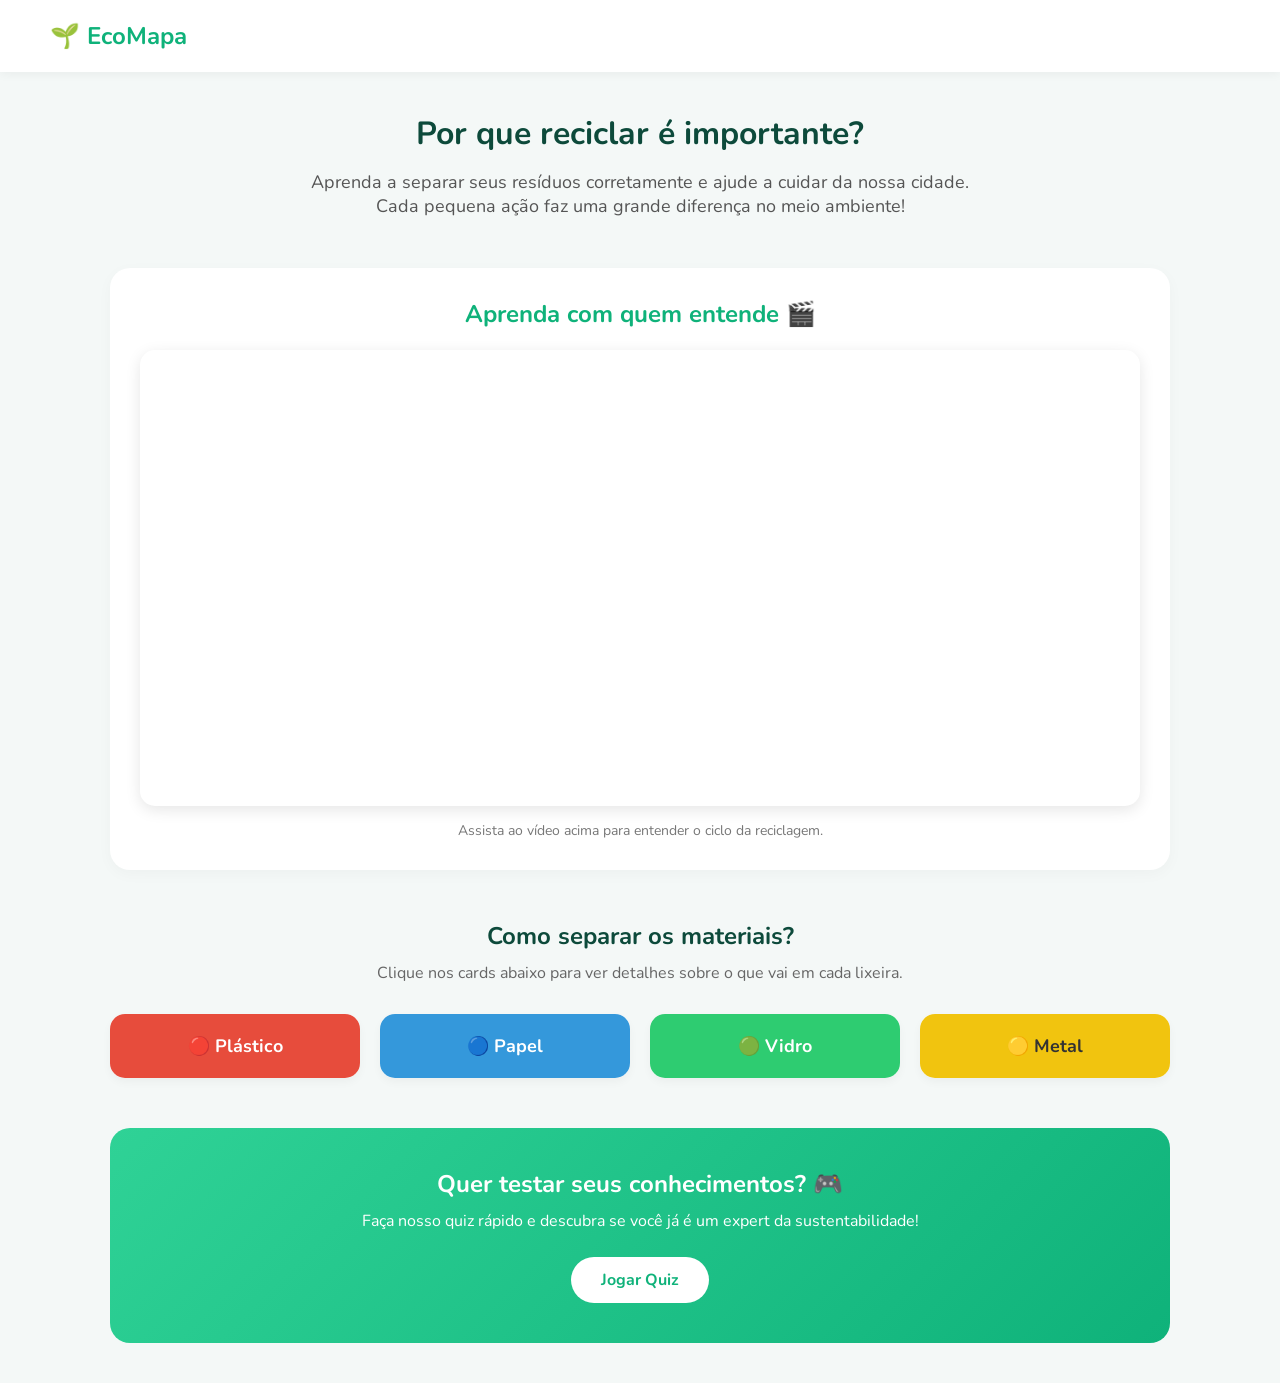
==== html/aprendizado.html @ 93f20524 "nova tela de aprendizado" ====
<!DOCTYPE html>
<html lang="pt-BR">
<head>
    <meta charset="UTF-8">
    <meta name="viewport" content="width=device-width, initial-scale=1.0">
    <title>EcoMapa - Aprenda a Reciclar</title>
    <link rel="stylesheet" href="../css/aprendizado.css">
    <link href="https://fonts.googleapis.com/css2?family=Nunito:wght@400;600;700&display=swap" rel="stylesheet">
</head>
<body>

    <header class="navbar">
        <div class="logo">🌱 <span>EcoMapa</span></div>
       
    </header>

    <main class="container">
        <section class="hero-section">
            <h1>Por que reciclar é importante?</h1>
            <p>Aprenda a separar seus resíduos corretamente e ajude a cuidar da nossa cidade. Cada pequena ação faz uma grande diferença no meio ambiente!</p>
        </section>

        <section class="video-section">
            <h2>Aprenda com quem entende 🎬</h2>
            <div class="video-wrapper">
                <iframe id="edu-video" width="100%" height="450" src="https://www.youtube.com/embed/V9Z1kLqM8B4" title="Como separar o lixo" frameborder="0" allow="accelerometer; autoplay; clipboard-write; encrypted-media; gyroscope; picture-in-picture" allowfullscreen></iframe>
            </div>
            <p class="video-caption">Assista ao vídeo acima para entender o ciclo da reciclagem.</p>
        </section>

        <section class="info-section">
            <h2>Como separar os materiais?</h2>
            <p>Clique nos cards abaixo para ver detalhes sobre o que vai em cada lixeira.</p>
            
            <div class="cards-grid">
                <div class="card" onclick="toggleCard(this)">
                    <div class="card-header plastic">🔴 Plástico</div>
                    <div class="card-body">
                        <p><strong>Sim:</strong> Garrafas PET, potes, tampas, embalagens de higiene e limpeza, copos descartáveis.</p>
                        <p><strong>Não:</strong> Espuma, acrílico, cabos de panela.</p>
                    </div>
                </div>

                <div class="card" onclick="toggleCard(this)">
                    <div class="card-header paper">🔵 Papel</div>
                    <div class="card-body">
                        <p><strong>Sim:</strong> Jornais, revistas, caixas de papelão, papel sulfite, panfletos.</p>
                        <p><strong>Não:</strong> Papel higiênico, guardanapos sujos, papel metalizado, fitas adesivas.</p>
                    </div>
                </div>

                <div class="card" onclick="toggleCard(this)">
                    <div class="card-header glass">🟢 Vidro</div>
                    <div class="card-body">
                        <p><strong>Sim:</strong> Garrafas, copos, frascos de perfume, cacos (embalados em jornal para segurança).</p>
                        <p><strong>Não:</strong> Espelhos, lâmpadas, óculos, cerâmica.</p>
                    </div>
                </div>

                <div class="card" onclick="toggleCard(this)">
                    <div class="card-header metal">🟡 Metal</div>
                    <div class="card-body">
                        <p><strong>Sim:</strong> Latas de alumínio, latas de conserva, tampinhas, panelas sem cabo, pregos.</p>
                        <p><strong>Não:</strong> Clipes, esponja de aço, latas com restos de tinta ou produtos tóxicos.</p>
                    </div>
                </div>
            </div>
        </section>

        <section class="cta-quiz">
            <h3>Quer testar seus conhecimentos? 🎮</h3>
            <p>Faça nosso quiz rápido e descubra se você já é um expert da sustentabilidade!</p>
            <button class="btn-quiz">Jogar Quiz</button>
        </section>
    </main>

    <script src="../js/aprendizado.js"></script>
</body>
</html>
---- css/aprendizado.css ----
* {
    margin: 0;
    padding: 0;
    box-sizing: border-box;
    font-family: 'Nunito', sans-serif;
}

body {
    background-color: #f4f8f7; /* Fundo cinza/verde bem claro */
    color: #333;
}

/* Navegação */
.navbar {
    display: flex;
    justify-content: space-between;
    align-items: center;
    background-color: #ffffff;
    padding: 20px 50px;
    box-shadow: 0 2px 10px rgba(0,0,0,0.05);
}

.logo {
    font-size: 24px;
    font-weight: 700;
    color: #111;
}

.logo span {
    color: #0fb27a; /* Verde principal */
}

nav a {
    text-decoration: none;
    color: #666;
    margin-left: 20px;
    font-weight: 600;
    transition: color 0.3s;
}

nav a:hover, nav a.active {
    color: #0fb27a;
}

/* Container Principal */
.container {
    max-width: 1100px;
    margin: 40px auto;
    padding: 0 20px;
}

/* Seção Hero */
.hero-section {
    text-align: center;
    margin-bottom: 50px;
}

.hero-section h1 {
    color: #0d4a3b;
    margin-bottom: 15px;
    font-size: 32px;
}

.hero-section p {
    color: #555;
    font-size: 18px;
    max-width: 700px;
    margin: 0 auto;
}

/* Área de Vídeo */
.video-section {
    background-color: #ffffff;
    padding: 30px;
    border-radius: 20px;
    box-shadow: 0 4px 15px rgba(0,0,0,0.03);
    margin-bottom: 50px;
    text-align: center;
}

.video-section h2 {
    color: #0fb27a;
    margin-bottom: 20px;
}

.video-wrapper {
    border-radius: 15px;
    overflow: hidden;
    box-shadow: 0 4px 15px rgba(0,0,0,0.1);
}

.video-caption {
    margin-top: 15px;
    color: #777;
    font-size: 14px;
}

/* Grid de Cards Educativos */
.info-section h2 {
    color: #0d4a3b;
    text-align: center;
    margin-bottom: 10px;
}

.info-section > p {
    text-align: center;
    margin-bottom: 30px;
    color: #666;
}

.cards-grid {
    display: grid;
    grid-template-columns: repeat(auto-fit, minmax(250px, 1fr));
    gap: 20px;
}

.card {
    background: #ffffff;
    border-radius: 15px;
    overflow: hidden;
    box-shadow: 0 4px 10px rgba(0,0,0,0.04);
    cursor: pointer;
    transition: transform 0.2s, box-shadow 0.2s;
}

.card:hover {
    transform: translateY(-5px);
    box-shadow: 0 8px 20px rgba(0,0,0,0.08);
}

.card-header {
    padding: 20px;
    font-weight: bold;
    font-size: 18px;
    text-align: center;
    color: white;
}

.plastic { background-color: #e74c3c; }
.paper { background-color: #3498db; }
.glass { background-color: #2ecc71; }
.metal { background-color: #f1c40f; color: #333; } /* Cor escura para contrastar no amarelo */

.card-body {
    padding: 20px;
    display: none; /* Oculto por padrão, ativado pelo JS */
}

.card-body p {
    font-size: 15px;
    margin-bottom: 10px;
    line-height: 1.5;
}

.card.active .card-body {
    display: block;
}

/* Chamada para Ação (Quiz) */
.cta-quiz {
    background: linear-gradient(135deg, #2fd296 0%, #0fb27a 100%);
    border-radius: 20px;
    padding: 40px;
    text-align: center;
    color: white;
    margin-top: 50px;
}

.cta-quiz h3 {
    font-size: 24px;
    margin-bottom: 10px;
}

.cta-quiz p {
    margin-bottom: 25px;
    font-size: 16px;
}

.btn-quiz {
    background-color: white;
    color: #0fb27a;
    border: none;
    padding: 12px 30px;
    font-size: 16px;
    font-weight: bold;
    border-radius: 30px;
    cursor: pointer;
    transition: background 0.3s;
}

.btn-quiz:hover {
    background-color: #f0f0f0;
}

/* =========================================
   RESPONSIVIDADE (Media Queries)
   ========================================= */

/* Para Monitores menores e Tablets grandes (Telas até 1024px) */
@media (max-width: 1024px) {
    .container {
        padding: 0 30px;
    }
}

/* Para Tablets (Telas até 768px) */
@media (max-width: 768px) {
    .navbar {
        padding: 15px 20px;
        flex-direction: column;
        gap: 15px; /* Separa o logo do menu */
    }

    .navbar nav a {
        margin-left: 10px;
        margin-right: 10px;
    }

    .hero-section h1 {
        font-size: 28px;
    }

    .video-section {
        padding: 20px;
    }

    /* Reduz a altura do vídeo para não ocupar a tela toda no tablet */
    .video-wrapper iframe {
        height: 300px;
    }

    .cta-quiz {
        padding: 30px 20px;
    }
}

/* Para Celulares (Telas até 480px) */
@media (max-width: 480px) {
    .navbar nav {
        display: flex;
        flex-wrap: wrap;
        justify-content: center;
        gap: 10px;
    }

    .navbar nav a {
        margin: 0;
        font-size: 14px; /* Diminui a fonte do menu para caber na tela */
    }

    .hero-section h1 {
        font-size: 24px;
    }

    .hero-section p {
        font-size: 15px;
    }

    /* Reduz ainda mais o vídeo para a tela do celular */
    .video-wrapper iframe {
        height: 220px;
    }

    /* Força os cards a ficarem em 1 única coluna */
    .cards-grid {
        grid-template-columns: 1fr;
    }

    .cta-quiz h3 {
        font-size: 20px;
    }

    .cta-quiz p {
        font-size: 15px;
    }

    /* O botão do quiz fica mais fácil de clicar no celular (ocupa 100% da largura) */
    .btn-quiz {
        width: 100%;
        padding: 15px;
    }
}
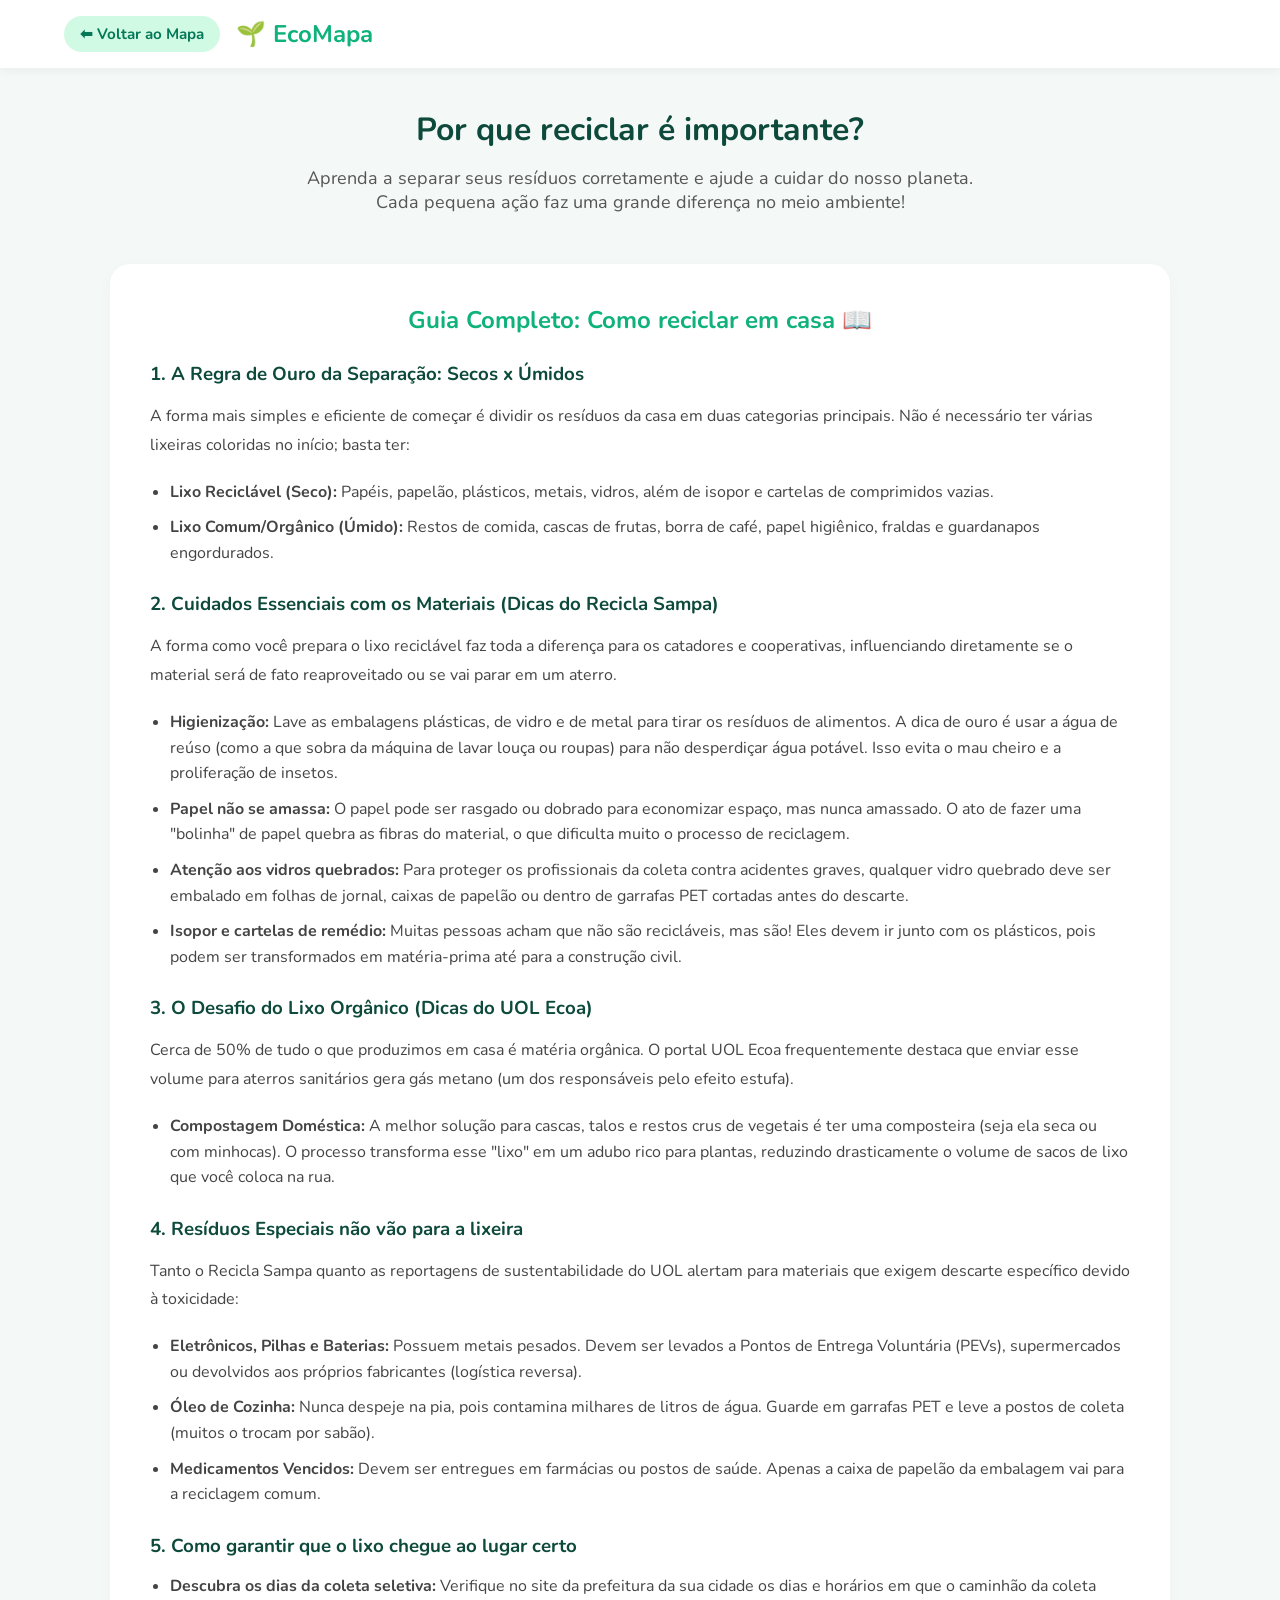
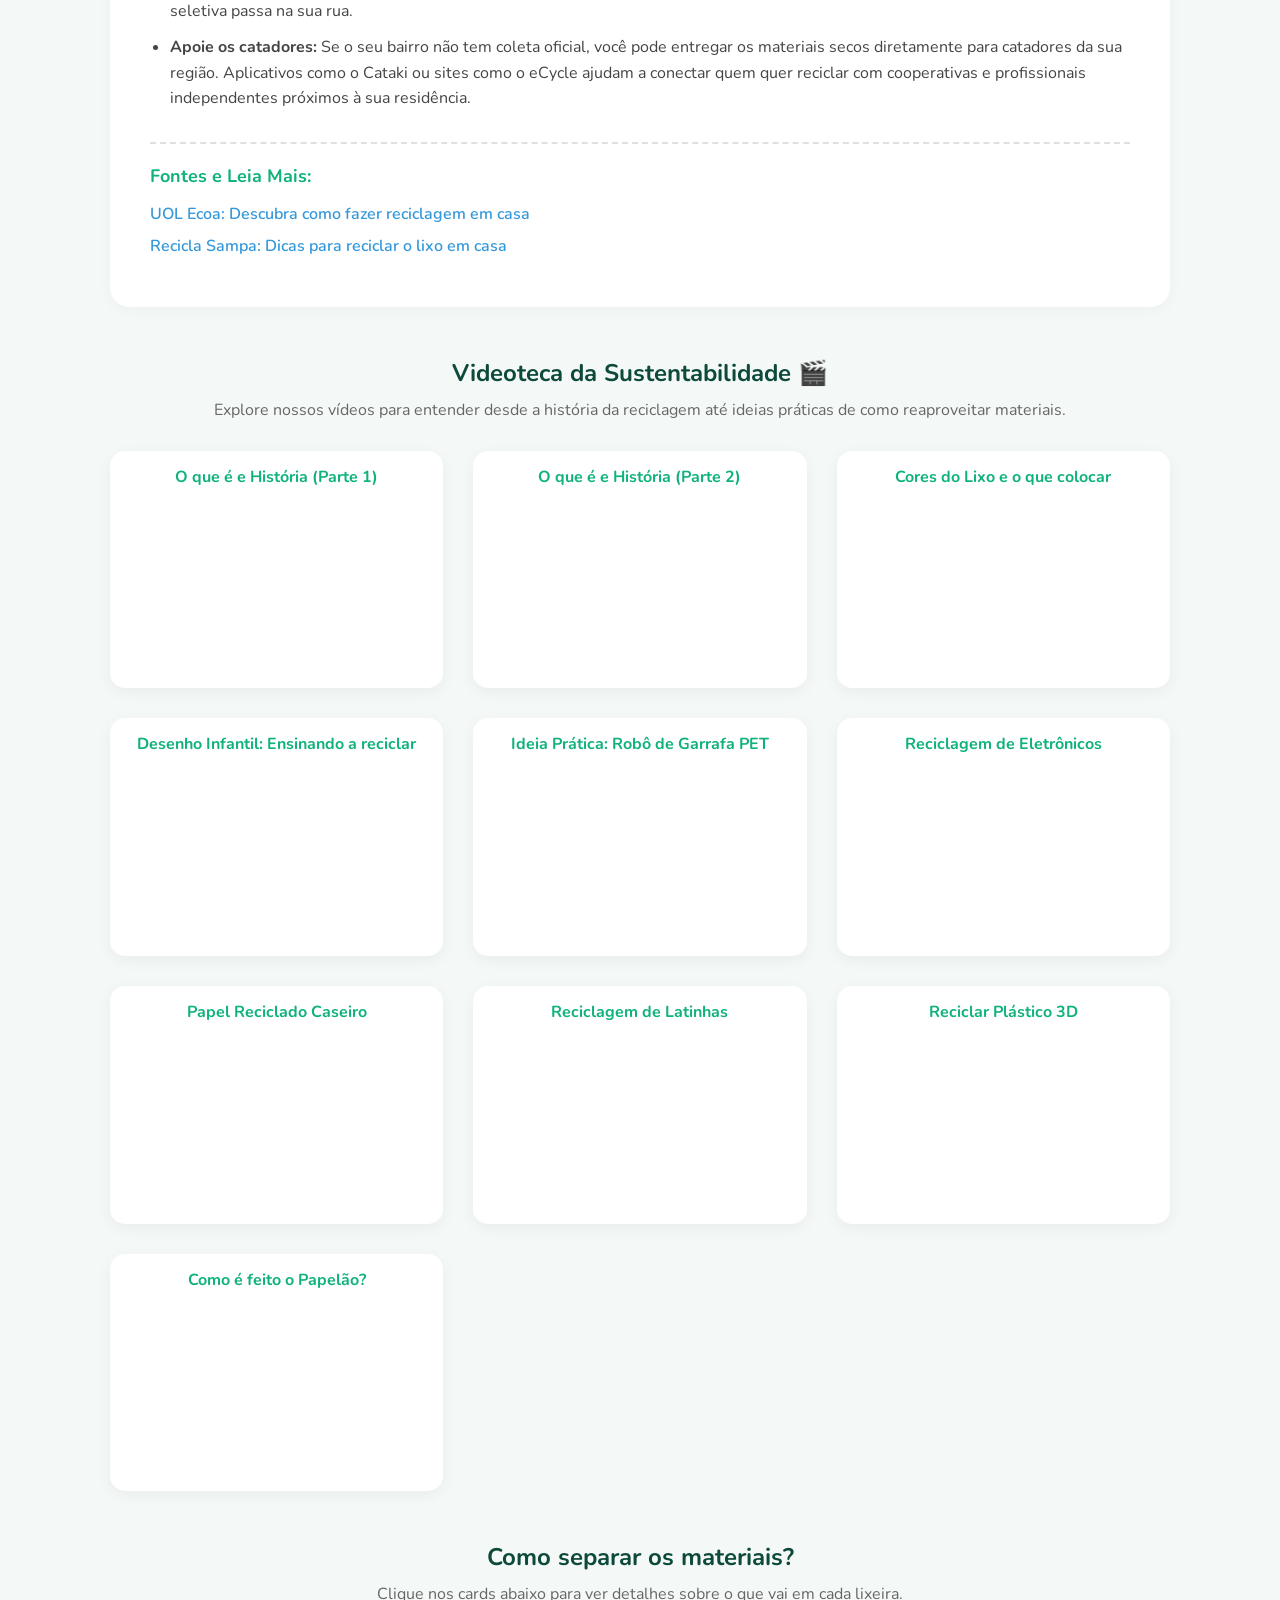
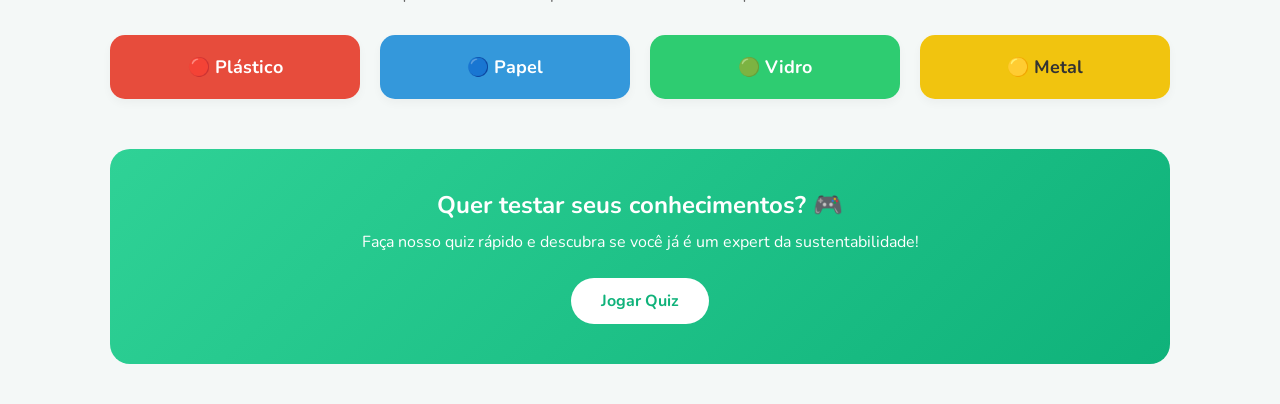
==== commit 37fb54e4: "Ultimos ajustes" ====
--- a/html/aprendizado.html
+++ b/html/aprendizado.html
@@ -10,22 +10,141 @@
 <body>
 
     <header class="navbar">
+        <a href="../index.html" class="btn-voltar-nav">⬅ Voltar ao Mapa</a>
         <div class="logo">🌱 <span>EcoMapa</span></div>
-       
     </header>
 
     <main class="container">
         <section class="hero-section">
             <h1>Por que reciclar é importante?</h1>
-            <p>Aprenda a separar seus resíduos corretamente e ajude a cuidar da nossa cidade. Cada pequena ação faz uma grande diferença no meio ambiente!</p>
+            <p>Aprenda a separar seus resíduos corretamente e ajude a cuidar do nosso planeta. Cada pequena ação faz uma grande diferença no meio ambiente!</p>
+        </section>
+
+        <section class="research-section">
+            <h2>Guia Completo: Como reciclar em casa 📖</h2>
+            
+            <div class="research-content">
+                <h3>1. A Regra de Ouro da Separação: Secos x Úmidos</h3>
+                <p>A forma mais simples e eficiente de começar é dividir os resíduos da casa em duas categorias principais. Não é necessário ter várias lixeiras coloridas no início; basta ter:</p>
+                <ul>
+                    <li><strong>Lixo Reciclável (Seco):</strong> Papéis, papelão, plásticos, metais, vidros, além de isopor e cartelas de comprimidos vazias.</li>
+                    <li><strong>Lixo Comum/Orgânico (Úmido):</strong> Restos de comida, cascas de frutas, borra de café, papel higiênico, fraldas e guardanapos engordurados.</li>
+                </ul>
+
+                <h3>2. Cuidados Essenciais com os Materiais (Dicas do Recicla Sampa)</h3>
+                <p>A forma como você prepara o lixo reciclável faz toda a diferença para os catadores e cooperativas, influenciando diretamente se o material será de fato reaproveitado ou se vai parar em um aterro.</p>
+                <ul>
+                    <li><strong>Higienização:</strong> Lave as embalagens plásticas, de vidro e de metal para tirar os resíduos de alimentos. A dica de ouro é usar a água de reúso (como a que sobra da máquina de lavar louça ou roupas) para não desperdiçar água potável. Isso evita o mau cheiro e a proliferação de insetos.</li>
+                    <li><strong>Papel não se amassa:</strong> O papel pode ser rasgado ou dobrado para economizar espaço, mas nunca amassado. O ato de fazer uma "bolinha" de papel quebra as fibras do material, o que dificulta muito o processo de reciclagem.</li>
+                    <li><strong>Atenção aos vidros quebrados:</strong> Para proteger os profissionais da coleta contra acidentes graves, qualquer vidro quebrado deve ser embalado em folhas de jornal, caixas de papelão ou dentro de garrafas PET cortadas antes do descarte.</li>
+                    <li><strong>Isopor e cartelas de remédio:</strong> Muitas pessoas acham que não são recicláveis, mas são! Eles devem ir junto com os plásticos, pois podem ser transformados em matéria-prima até para a construção civil.</li>
+                </ul>
+
+                <h3>3. O Desafio do Lixo Orgânico (Dicas do UOL Ecoa)</h3>
+                <p>Cerca de 50% de tudo o que produzimos em casa é matéria orgânica. O portal UOL Ecoa frequentemente destaca que enviar esse volume para aterros sanitários gera gás metano (um dos responsáveis pelo efeito estufa).</p>
+                <ul>
+                    <li><strong>Compostagem Doméstica:</strong> A melhor solução para cascas, talos e restos crus de vegetais é ter uma composteira (seja ela seca ou com minhocas). O processo transforma esse "lixo" em um adubo rico para plantas, reduzindo drasticamente o volume de sacos de lixo que você coloca na rua.</li>
+                </ul>
+
+                <h3>4. Resíduos Especiais não vão para a lixeira</h3>
+                <p>Tanto o Recicla Sampa quanto as reportagens de sustentabilidade do UOL alertam para materiais que exigem descarte específico devido à toxicidade:</p>
+                <ul>
+                    <li><strong>Eletrônicos, Pilhas e Baterias:</strong> Possuem metais pesados. Devem ser levados a Pontos de Entrega Voluntária (PEVs), supermercados ou devolvidos aos próprios fabricantes (logística reversa).</li>
+                    <li><strong>Óleo de Cozinha:</strong> Nunca despeje na pia, pois contamina milhares de litros de água. Guarde em garrafas PET e leve a postos de coleta (muitos o trocam por sabão).</li>
+                    <li><strong>Medicamentos Vencidos:</strong> Devem ser entregues em farmácias ou postos de saúde. Apenas a caixa de papelão da embalagem vai para a reciclagem comum.</li>
+                </ul>
+
+                <h3>5. Como garantir que o lixo chegue ao lugar certo</h3>
+                <ul>
+                    <li><strong>Descubra os dias da coleta seletiva:</strong> Verifique no site da prefeitura da sua cidade os dias e horários em que o caminhão da coleta seletiva passa na sua rua.</li>
+                    <li><strong>Apoie os catadores:</strong> Se o seu bairro não tem coleta oficial, você pode entregar os materiais secos diretamente para catadores da sua região. Aplicativos como o Cataki ou sites como o eCycle ajudam a conectar quem quer reciclar com cooperativas e profissionais independentes próximos à sua residência.</li>
+                </ul>
+            </div>
+            
+            <div class="research-links">
+                <h3>Fontes e Leia Mais:</h3>
+                <ul>
+                    <li><a href="https://www.uol.com.br/ecoa/ultimas-noticias/2023/03/26/descubra-como-fazer-reciclagem-em-casa.htm" target="_blank">UOL Ecoa: Descubra como fazer reciclagem em casa</a></li>
+                    <li><a href="https://www.reciclasampa.com.br/artigo/dicas-para-reciclar-o-lixo-em-casa" target="_blank">Recicla Sampa: Dicas para reciclar o lixo em casa</a></li>
+                </ul>
+            </div>
         </section>
 
         <section class="video-section">
-            <h2>Aprenda com quem entende 🎬</h2>
-            <div class="video-wrapper">
-                <iframe id="edu-video" width="100%" height="450" src="https://www.youtube.com/embed/V9Z1kLqM8B4" title="Como separar o lixo" frameborder="0" allow="accelerometer; autoplay; clipboard-write; encrypted-media; gyroscope; picture-in-picture" allowfullscreen></iframe>
+            <h2>Videoteca da Sustentabilidade 🎬</h2>
+            <p class="video-subtitle">Explore nossos vídeos para entender desde a história da reciclagem até ideias práticas de como reaproveitar materiais.</p>
+            
+            <div class="videos-grid">
+                <div class="video-card">
+                    <h3>O que é e História (Parte 1)</h3>
+                    <div class="video-wrapper">
+                        <iframe src="https://www.youtube.com/embed/sfa-jnXtA84" title="História da Reciclagem 1" frameborder="0" allow="accelerometer; autoplay; clipboard-write; encrypted-media; gyroscope; picture-in-picture" allowfullscreen></iframe>
+                    </div>
+                </div>
+
+                <div class="video-card">
+                    <h3>O que é e História (Parte 2)</h3>
+                    <div class="video-wrapper">
+                        <iframe src="https://www.youtube.com/embed/4OVW4SRYRp0" title="História da Reciclagem 2" frameborder="0" allow="accelerometer; autoplay; clipboard-write; encrypted-media; gyroscope; picture-in-picture" allowfullscreen></iframe>
+                    </div>
+                </div>
+
+                <div class="video-card">
+                    <h3>Cores do Lixo e o que colocar</h3>
+                    <div class="video-wrapper">
+                        <iframe src="https://www.youtube.com/embed/IfJ1z6ahgzk" title="Cores do lixo" frameborder="0" allow="accelerometer; autoplay; clipboard-write; encrypted-media; gyroscope; picture-in-picture" allowfullscreen></iframe>
+                    </div>
+                </div>
+
+                <div class="video-card">
+                    <h3>Desenho Infantil: Ensinando a reciclar</h3>
+                    <div class="video-wrapper">
+                        <iframe src="https://www.youtube.com/embed/KAh9JQQkNm0" title="Desenho infantil ensinando a reciclar" frameborder="0" allow="accelerometer; autoplay; clipboard-write; encrypted-media; gyroscope; picture-in-picture" allowfullscreen></iframe>
+                    </div>
+                </div>
+
+                <div class="video-card">
+                    <h3>Ideia Prática: Robô de Garrafa PET</h3>
+                    <div class="video-wrapper">
+                        <iframe src="https://www.youtube.com/embed/RvwX9z6k5gM" title="Robô de garrafa pet" frameborder="0" allow="accelerometer; autoplay; clipboard-write; encrypted-media; gyroscope; picture-in-picture" allowfullscreen></iframe>
+                    </div>
+                </div>
+
+                <div class="video-card">
+                    <h3>Reciclagem de Eletrônicos</h3>
+                    <div class="video-wrapper">
+                        <iframe src="https://www.youtube.com/embed/zGA6YDzGCWo" title="Descobrimos como ELETROELETRÔNICOS são RECICLADOS!" frameborder="0" allow="accelerometer; autoplay; clipboard-write; encrypted-media; gyroscope; picture-in-picture" allowfullscreen></iframe>
+                    </div>
+                </div>
+
+                <div class="video-card">
+                    <h3>Papel Reciclado Caseiro</h3>
+                    <div class="video-wrapper">
+                        <iframe src="https://www.youtube.com/embed/N8iOrSae9Tw" title="FAÇA em CASA o MELHOR PAPEL RECICLADO!" frameborder="0" allow="accelerometer; autoplay; clipboard-write; encrypted-media; gyroscope; picture-in-picture" allowfullscreen></iframe>
+                    </div>
+                </div>
+
+                <div class="video-card">
+                    <h3>Reciclagem de Latinhas</h3>
+                    <div class="video-wrapper">
+                        <iframe src="https://www.youtube.com/embed/wgPn3kZZtIY" title="Como funciona a RECICLAGEM DE LATINHAS DE ALUMÍNIO" frameborder="0" allow="accelerometer; autoplay; clipboard-write; encrypted-media; gyroscope; picture-in-picture" allowfullscreen></iframe>
+                    </div>
+                </div>
+
+                <div class="video-card">
+                    <h3>Reciclar Plástico 3D</h3>
+                    <div class="video-wrapper">
+                        <iframe src="https://www.youtube.com/embed/FObjjfOPYTg" title="Como RECICLAR PLÁSTICO de impressão 3D!" frameborder="0" allow="accelerometer; autoplay; clipboard-write; encrypted-media; gyroscope; picture-in-picture" allowfullscreen></iframe>
+                    </div>
+                </div>
+
+                <div class="video-card">
+                    <h3>Como é feito o Papelão?</h3>
+                    <div class="video-wrapper">
+                        <iframe src="https://www.youtube.com/embed/J9TWWiF68fg" title="Como é FEITO o PAPELÃO?" frameborder="0" allow="accelerometer; autoplay; clipboard-write; encrypted-media; gyroscope; picture-in-picture" allowfullscreen></iframe>
+                    </div>
+                </div>
             </div>
-            <p class="video-caption">Assista ao vídeo acima para entender o ciclo da reciclagem.</p>
         </section>
 
         <section class="info-section">
--- a/css/aprendizado.css
+++ b/css/aprendizado.css
@@ -30,18 +30,6 @@
     color: #0fb27a; /* Verde principal */
 }
 
-nav a {
-    text-decoration: none;
-    color: #666;
-    margin-left: 20px;
-    font-weight: 600;
-    transition: color 0.3s;
-}
-
-nav a:hover, nav a.active {
-    color: #0fb27a;
-}
-
 /* Container Principal */
 .container {
     max-width: 1100px;
@@ -68,31 +56,130 @@
     margin: 0 auto;
 }
 
-/* Área de Vídeo */
-.video-section {
+/* Seção de Pesquisa (NOVA) */
+.research-section {
     background-color: #ffffff;
-    padding: 30px;
+    padding: 40px;
     border-radius: 20px;
     box-shadow: 0 4px 15px rgba(0,0,0,0.03);
     margin-bottom: 50px;
-    text-align: center;
-}
-
-.video-section h2 {
+}
+
+.research-section h2 {
     color: #0fb27a;
     margin-bottom: 20px;
+    text-align: center;
+}
+
+.research-content p {
+    font-size: 16px;
+    line-height: 1.8;
+    color: #444;
+    margin-bottom: 20px;
+}
+
+.research-content h3 {
+    color: #0d4a3b;
+    margin: 25px 0 15px 0;
+}
+
+.research-content ul {
+    list-style-type: disc;
+    margin-left: 20px;
+    margin-bottom: 20px;
+}
+
+.research-content li {
+    font-size: 16px;
+    line-height: 1.6;
+    color: #444;
+    margin-bottom: 10px;
+}
+
+.research-links {
+    margin-top: 30px;
+    padding-top: 20px;
+    border-top: 2px dashed #e0e0e0;
+}
+
+.research-links h3 {
+    font-size: 18px;
+    color: #0fb27a;
+    margin-bottom: 15px;
+}
+
+.research-links ul {
+    list-style: none;
+    margin: 0;
+}
+
+.research-links li {
+    margin-bottom: 10px;
+}
+
+.research-links a {
+    color: #3498db;
+    text-decoration: none;
+    font-weight: 600;
+    transition: color 0.3s;
+}
+
+.research-links a:hover {
+    color: #1d6fa5;
+    text-decoration: underline;
+}
+
+/* Área de Vídeos */
+.video-section {
+    margin-bottom: 50px;
+}
+
+.video-section h2 {
+    color: #0d4a3b;
+    margin-bottom: 10px;
+    text-align: center;
+}
+
+.video-subtitle {
+    text-align: center;
+    color: #666;
+    margin-bottom: 30px;
+}
+
+.videos-grid {
+    display: grid;
+    grid-template-columns: repeat(auto-fit, minmax(320px, 1fr));
+    gap: 30px;
+}
+
+.video-card {
+    background: #ffffff;
+    padding: 15px;
+    border-radius: 15px;
+    box-shadow: 0 4px 15px rgba(0,0,0,0.05);
+}
+
+.video-card h3 {
+    font-size: 16px;
+    color: #0fb27a;
+    margin-bottom: 15px;
+    text-align: center;
 }
 
 .video-wrapper {
-    border-radius: 15px;
+    position: relative;
+    padding-bottom: 56.25%; /* Aspect Ratio 16:9 */
+    height: 0;
+    border-radius: 10px;
     overflow: hidden;
-    box-shadow: 0 4px 15px rgba(0,0,0,0.1);
-}
-
-.video-caption {
-    margin-top: 15px;
-    color: #777;
-    font-size: 14px;
+}
+
+.video-wrapper iframe {
+    position: absolute;
+    top: 0;
+    left: 0;
+    width: 100%;
+    height: 100%;
 }
 
 /* Grid de Cards Educativos */
@@ -139,11 +226,11 @@
 .plastic { background-color: #e74c3c; }
 .paper { background-color: #3498db; }
 .glass { background-color: #2ecc71; }
-.metal { background-color: #f1c40f; color: #333; } /* Cor escura para contrastar no amarelo */
+.metal { background-color: #f1c40f; color: #333; }
 
 .card-body {
     padding: 20px;
-    display: none; /* Oculto por padrão, ativado pelo JS */
+    display: none;
 }
 
 .card-body p {
@@ -192,41 +279,54 @@
     background-color: #f0f0f0;
 }
 
-/* =========================================
-   RESPONSIVIDADE (Media Queries)
-   ========================================= */
-
-/* Para Monitores menores e Tablets grandes (Telas até 1024px) */
+/* ESTILO PARA O BOTÃO DE VOLTAR NO CABEÇALHO */
+.btn-voltar-nav {
+    text-decoration: none;
+    color: #047857;
+    background-color: #D1FAE5;
+    padding: 8px 16px;
+    border-radius: 20px;
+    font-weight: 700;
+    font-size: 0.95rem;
+    transition: all 0.2s ease;
+    margin-right: 16px; /* Dá um espaço entre o botão e o logo */
+    display: inline-block;
+}
+
+.btn-voltar-nav:hover {
+    background-color: #10B981;
+    color: white;
+    transform: translateX(-2px); /* Efeito de mover levemente para a esquerda */
+}
+
+/* Ajuste o header para alinhar o botão e o logo */
+.navbar {
+    display: flex;
+    align-items: center;
+    justify-content: flex-start; /* Alinha os itens à esquerda */
+    padding: 16px 5%;
+}
+
+/* RESPONSIVIDADE */
 @media (max-width: 1024px) {
     .container {
         padding: 0 30px;
     }
 }
 
-/* Para Tablets (Telas até 768px) */
 @media (max-width: 768px) {
     .navbar {
         padding: 15px 20px;
         flex-direction: column;
-        gap: 15px; /* Separa o logo do menu */
-    }
-
-    .navbar nav a {
-        margin-left: 10px;
-        margin-right: 10px;
+        gap: 15px;
     }
 
     .hero-section h1 {
         font-size: 28px;
     }
 
-    .video-section {
-        padding: 20px;
-    }
-
-    /* Reduz a altura do vídeo para não ocupar a tela toda no tablet */
-    .video-wrapper iframe {
-        height: 300px;
+    .research-section {
+        padding: 25px;
     }
 
     .cta-quiz {
@@ -234,20 +334,7 @@
     }
 }
 
-/* Para Celulares (Telas até 480px) */
 @media (max-width: 480px) {
-    .navbar nav {
-        display: flex;
-        flex-wrap: wrap;
-        justify-content: center;
-        gap: 10px;
-    }
-
-    .navbar nav a {
-        margin: 0;
-        font-size: 14px; /* Diminui a fonte do menu para caber na tela */
-    }
-
     .hero-section h1 {
         font-size: 24px;
     }
@@ -256,12 +343,10 @@
         font-size: 15px;
     }
 
-    /* Reduz ainda mais o vídeo para a tela do celular */
-    .video-wrapper iframe {
-        height: 220px;
-    }
-
-    /* Força os cards a ficarem em 1 única coluna */
+    .videos-grid {
+        grid-template-columns: 1fr;
+    }
+
     .cards-grid {
         grid-template-columns: 1fr;
     }
@@ -274,7 +359,6 @@
         font-size: 15px;
     }
 
-    /* O botão do quiz fica mais fácil de clicar no celular (ocupa 100% da largura) */
     .btn-quiz {
         width: 100%;
         padding: 15px;
